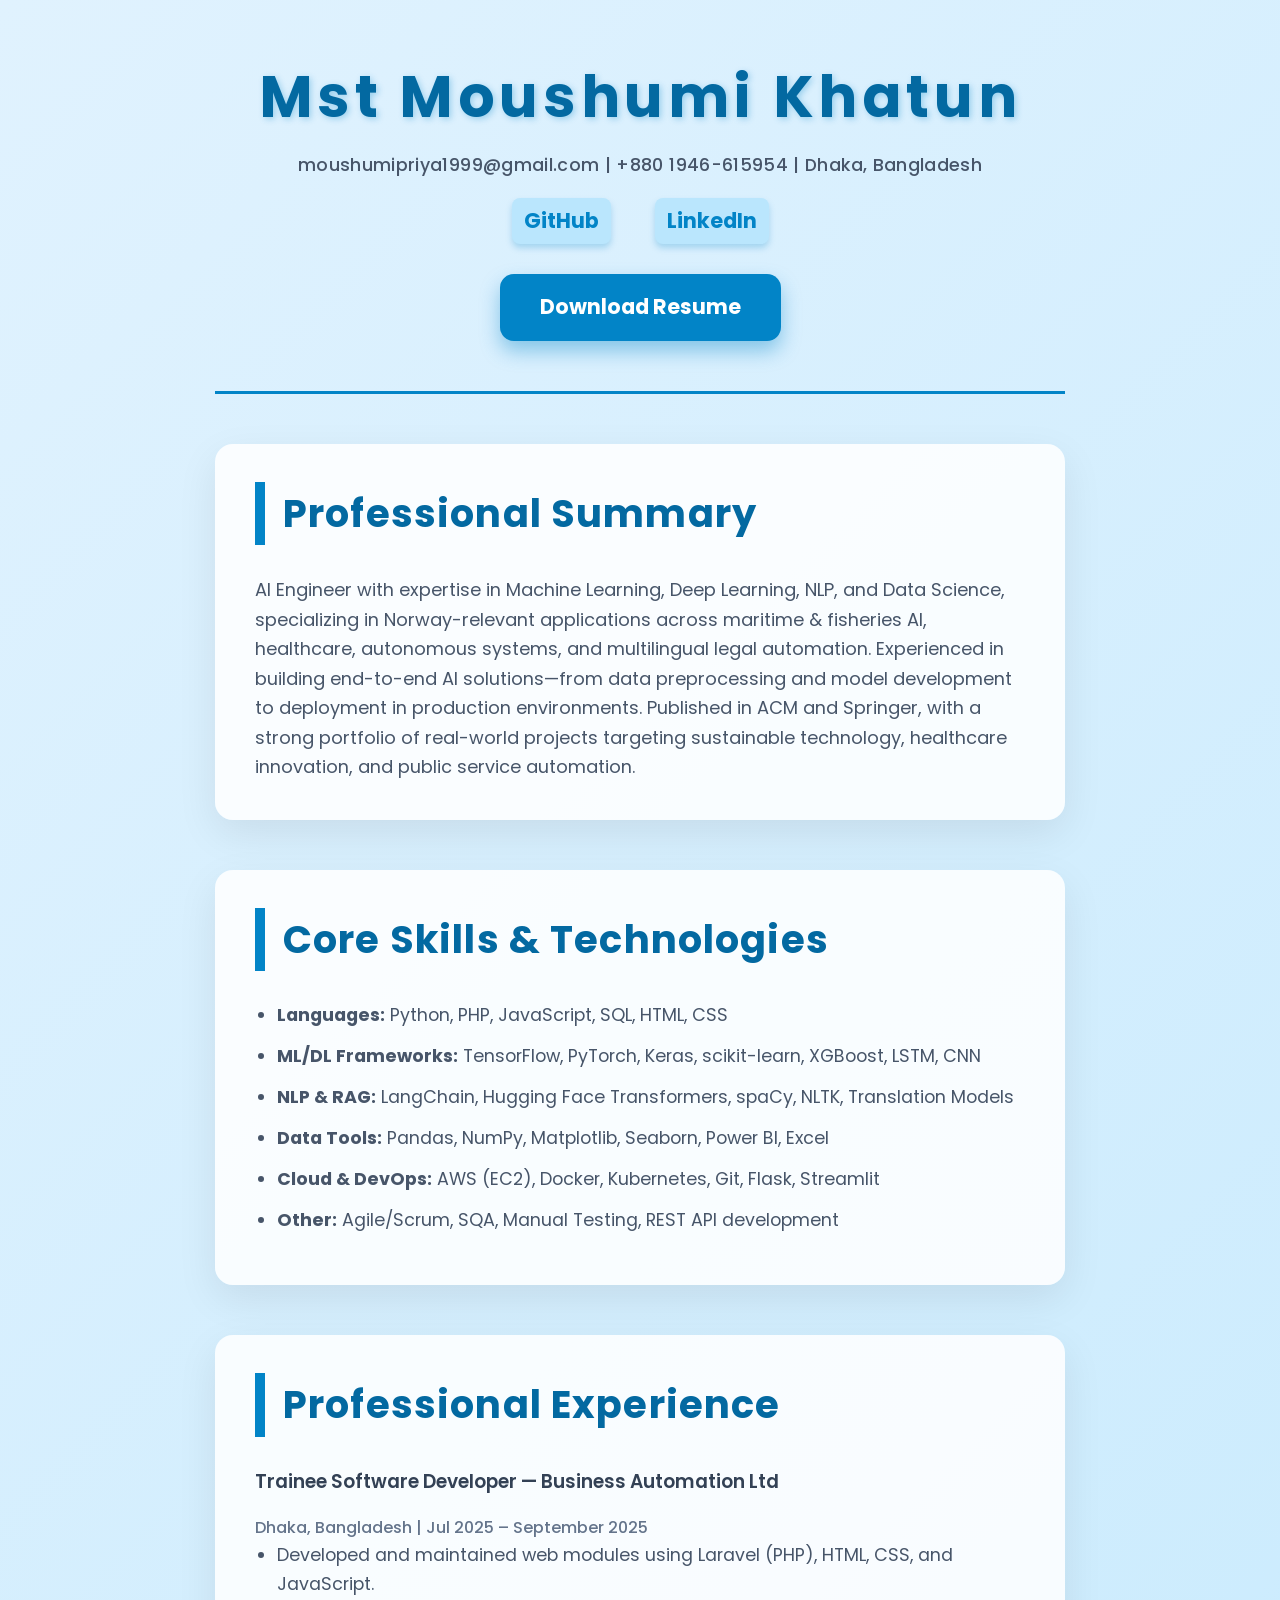
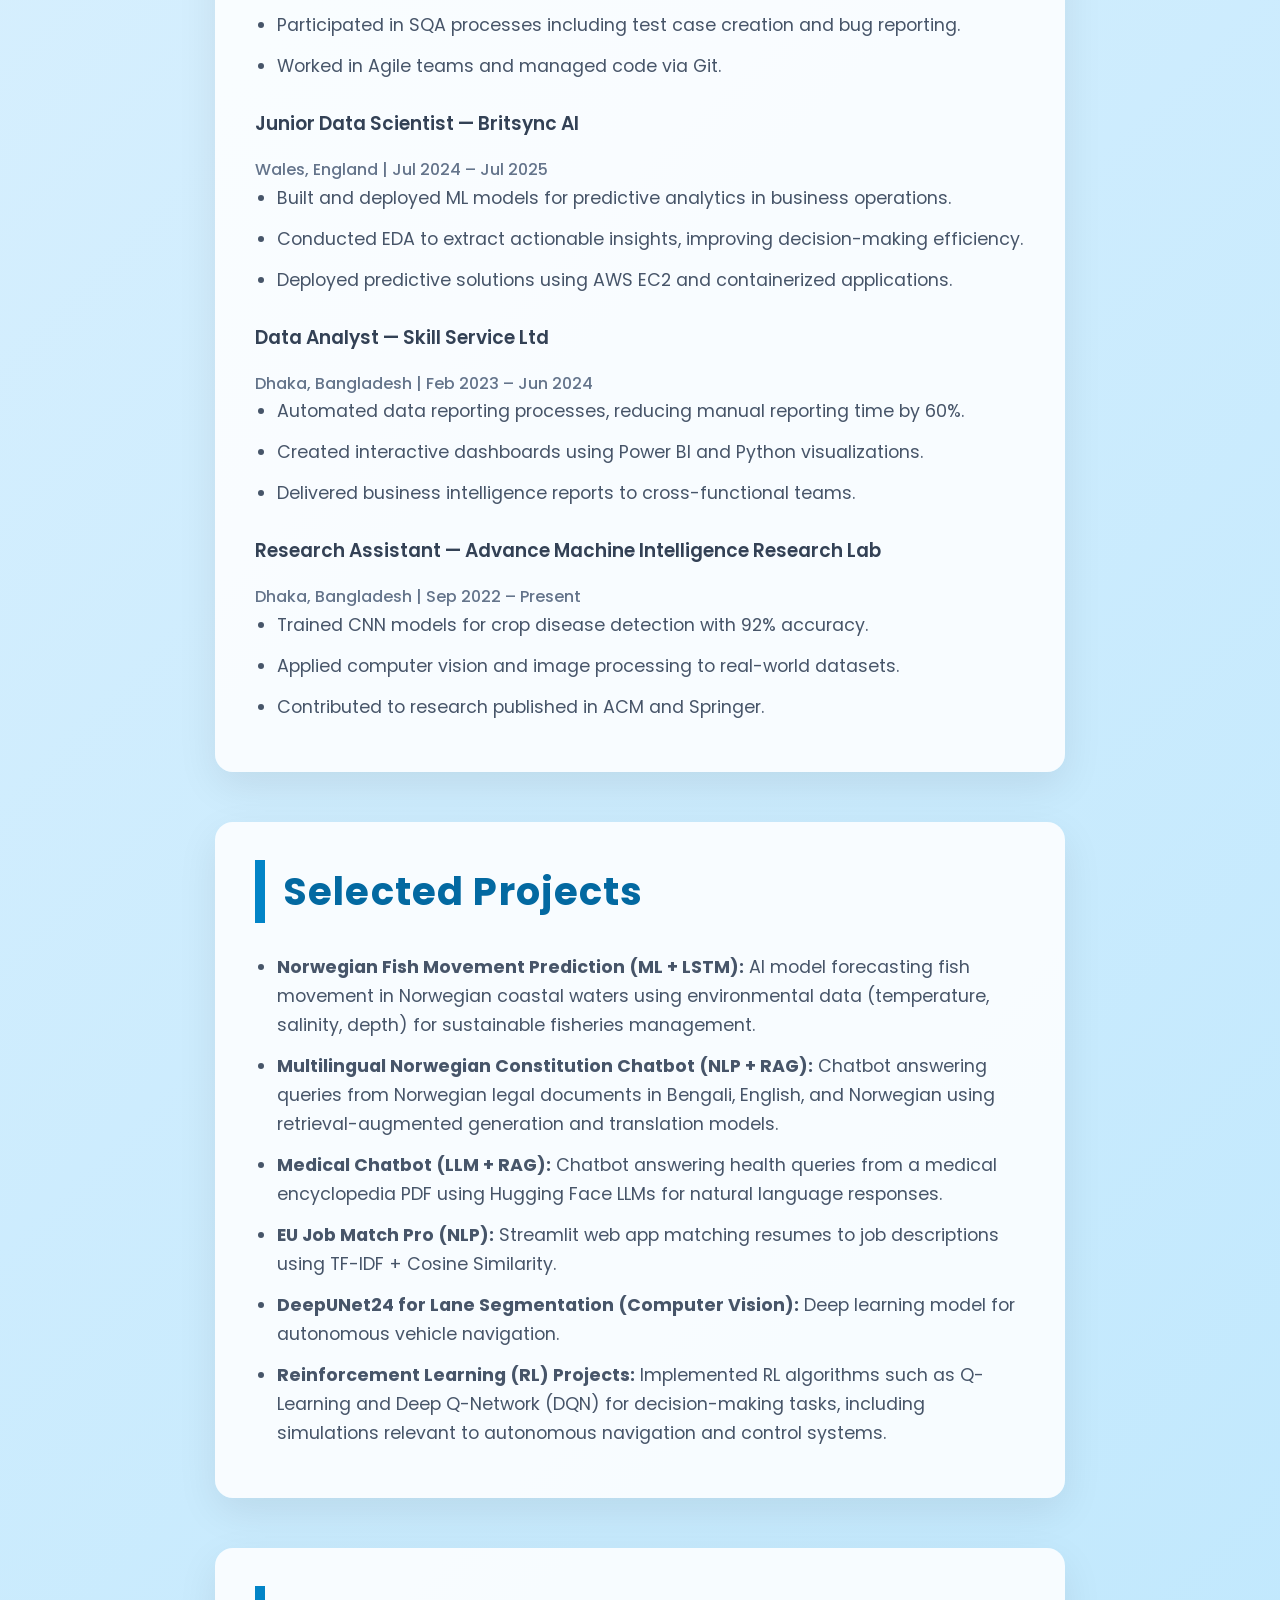
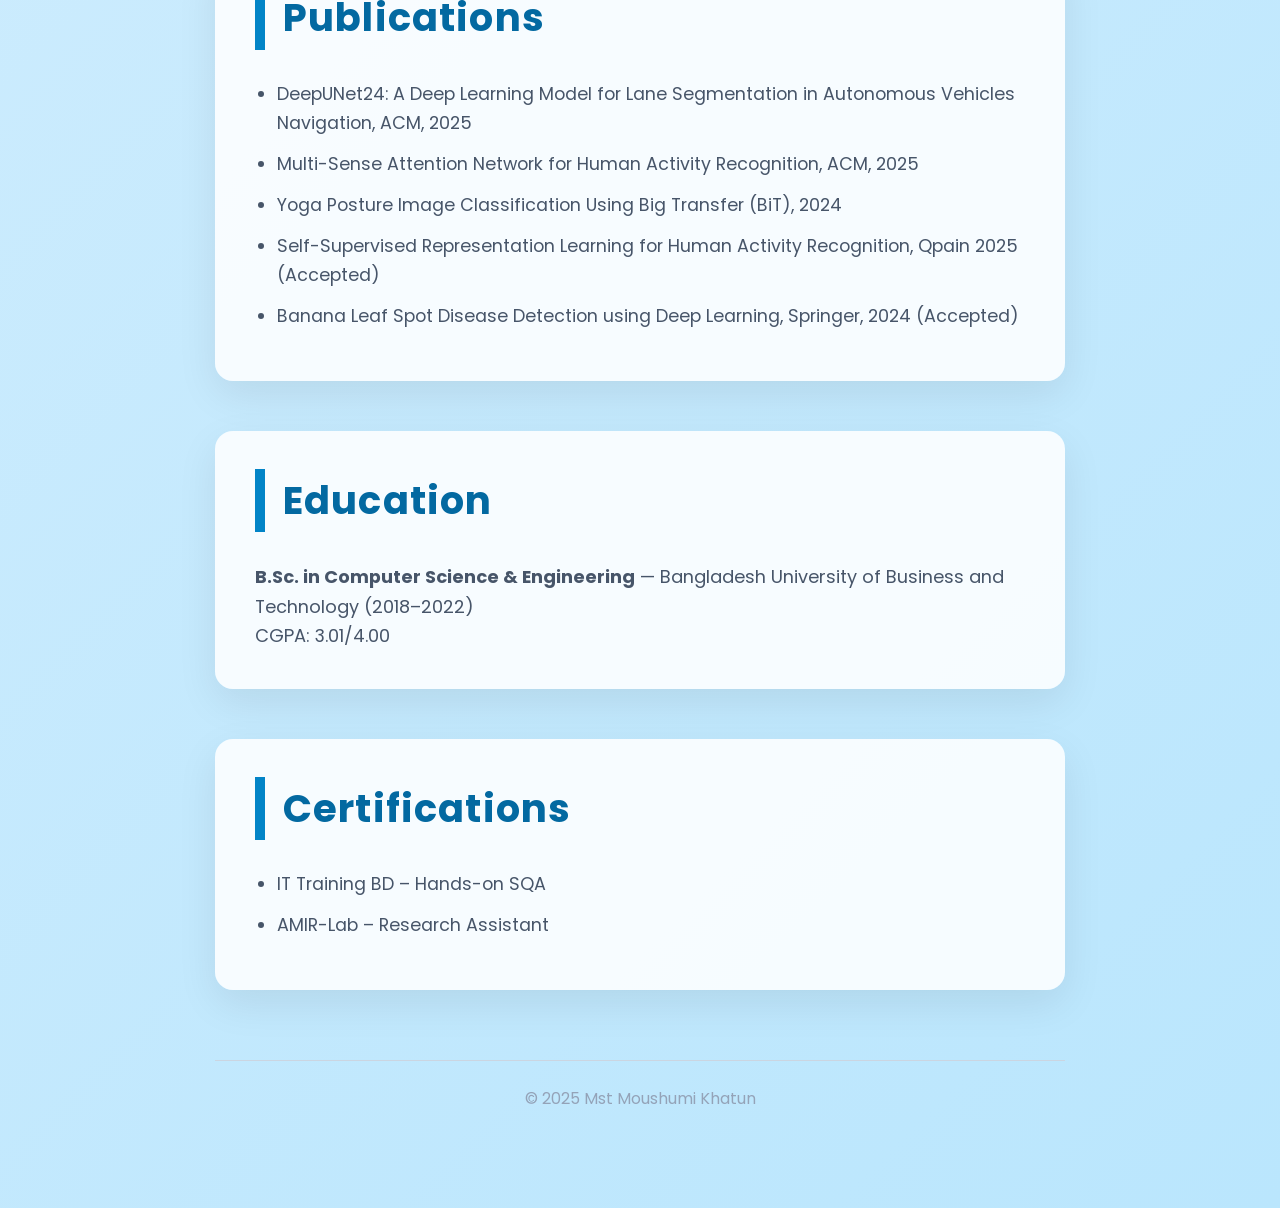
==== index.html @ 218e7ef6 "Update index.html" ====
<!DOCTYPE html>
<html lang="en">
<head>
  <meta charset="UTF-8" />
  <meta name="viewport" content="width=device-width, initial-scale=1" />
  <title>Mst Moushumi Khatun | Portfolio</title>

  <!-- Google Fonts -->
  <link href="https://fonts.googleapis.com/css2?family=Poppins:wght@400;600;700&display=swap" rel="stylesheet" />

  <style>
    /* Base Reset */
    * {
      margin: 0;
      padding: 0;
      box-sizing: border-box;
    }

    body {
      font-family: 'Poppins', sans-serif;
      background: linear-gradient(135deg, #e0f2fe, #bae6fd);
      color: #1e293b;
      max-width: 900px;
      margin: 50px auto 70px;
      padding: 0 25px;
      line-height: 1.65;
    }

    a {
      color: #0284c7;
      text-decoration: none;
      transition: color 0.3s ease;
    }
    a:hover {
      color: #0369a1;
      text-decoration: underline;
    }

    header {
      text-align: center;
      padding-bottom: 50px;
      border-bottom: 3px solid #0284c7;
    }
    header h1 {
      font-weight: 700;
      font-size: 3.6rem;
      color: #0369a1;
      letter-spacing: 0.08em;
      margin-bottom: 6px;
      text-shadow: 2px 2px 6px rgba(2,132,199,0.3);
    }
    header p.contact {
      font-weight: 500;
      color: #475569;
      font-size: 1.1rem;
      margin: 6px 0;
      letter-spacing: 0.02em;
    }
    .social-links {
      margin-top: 18px;
    }
    .social-links a {
      font-weight: 700;
      margin: 0 20px;
      font-size: 1.3rem;
      padding: 6px 12px;
      border-radius: 8px;
      background: #bae6fd;
      box-shadow: 0 4px 6px rgba(2,132,199,0.25);
      transition: background 0.3s ease, box-shadow 0.3s ease;
      display: inline-block;
    }
    .social-links a:hover {
      background: #0284c7;
      color: #f1f5f9;
      box-shadow: 0 8px 15px rgba(2,132,199,0.5);
    }
    .resume-btn {
      margin-top: 30px;
      background-color: #0284c7;
      color: white;
      padding: 16px 40px;
      font-weight: 700;
      font-size: 1.3rem;
      border-radius: 14px;
      box-shadow: 0 10px 20px rgba(2,132,199,0.4);
      display: inline-block;
      cursor: pointer;
      transition: background-color 0.4s ease, box-shadow 0.4s ease, transform 0.3s ease;
      text-decoration: none;
    }
    .resume-btn:hover {
      background-color: #0369a1;
      box-shadow: 0 14px 28px rgba(3,105,161,0.6);
      transform: translateY(-4px);
    }

    section {
      background: #ffffffdd;
      padding: 38px 40px;
      margin-top: 50px;
      border-radius: 18px;
      box-shadow: 0 14px 40px rgba(0, 0, 0, 0.08);
      transition: box-shadow 0.4s ease;
    }
    section:hover {
      box-shadow: 0 24px 60px rgba(0, 0, 0, 0.12);
    }
    h2 {
      font-size: 2.4rem;
      font-weight: 700;
      color: #0369a1;
      margin-bottom: 30px;
      border-left: 10px solid #0284c7;
      padding-left: 18px;
      letter-spacing: 0.03em;
    }
    h3 {
      font-weight: 600;
      color: #334155;
      margin-top: 28px;
      margin-bottom: 14px;
    }
    em {
      color: #64748b;
      font-style: normal;
      font-weight: 500;
      font-size: 1rem;
    }
    ul {
      list-style-type: disc;
      padding-left: 22px;
      color: #475569;
      font-size: 1.1rem;
    }
    li {
      margin-bottom: 12px;
    }
    p {
      font-size: 1.12rem;
      color: #475569;
    }

    footer {
      text-align: center;
      margin-top: 70px;
      padding: 25px 0;
      font-size: 1rem;
      color: #94a3b8;
      border-top: 1px solid #cbd5e1;
    }

    /* Responsive */
    @media (max-width: 620px) {
      body {
        margin: 40px 15px 60px;
        padding: 0 15px;
      }
      header h1 {
        font-size: 2.8rem;
      }
      section {
        padding: 28px 25px;
      }
      h2 {
        font-size: 2rem;
      }
      .resume-btn {
        padding: 14px 32px;
        font-size: 1.1rem;
      }
      .social-links a {
        font-size: 1.1rem;
        margin: 0 12px;
        padding: 5px 10px;
      }
    }
  </style>
</head>

<body>

<header>
  <h1>Mst Moushumi Khatun</h1>
  <p class="contact">moushumipriya1999@gmail.com | +880 1946-615954 | Dhaka, Bangladesh</p>
  <div class="social-links">
    <a href="https://github.com/moushumipriya" target="_blank" rel="noopener noreferrer" aria-label="GitHub">GitHub</a>
    <a href="https://linkedin.com/in/mst-moushumi-k" target="_blank" rel="noopener noreferrer" aria-label="LinkedIn">LinkedIn</a>
  </div>
  <a href="Mst.Moushumi Khatun.pdf" class="resume-btn" download>Download Resume</a>
</header>

<section>
  <h2>Professional Summary</h2>
  <p>
    AI Engineer with expertise in Machine Learning, Deep Learning, NLP, and Data Science, specializing in Norway-relevant applications across maritime & fisheries AI, healthcare, autonomous systems, and multilingual legal automation. Experienced in building end-to-end AI solutions—from data preprocessing and model development to deployment in production environments. Published in ACM and Springer, with a strong portfolio of real-world projects targeting sustainable technology, healthcare innovation, and public service automation.
  </p>
</section>

<section>
  <h2>Core Skills & Technologies</h2>
  <ul>
    <li><strong>Languages:</strong> Python, PHP, JavaScript, SQL, HTML, CSS</li>
    <li><strong>ML/DL Frameworks:</strong> TensorFlow, PyTorch, Keras, scikit-learn, XGBoost, LSTM, CNN</li>
    <li><strong>NLP & RAG:</strong> LangChain, Hugging Face Transformers, spaCy, NLTK, Translation Models</li>
    <li><strong>Data Tools:</strong> Pandas, NumPy, Matplotlib, Seaborn, Power BI, Excel</li>
    <li><strong>Cloud & DevOps:</strong> AWS (EC2), Docker, Kubernetes, Git, Flask, Streamlit</li>
    <li><strong>Other:</strong> Agile/Scrum, SQA, Manual Testing, REST API development</li>
  </ul>
</section>

<section>
  <h2>Professional Experience</h2>

  <h3>Trainee Software Developer — Business Automation Ltd</h3>
  <p><em>Dhaka, Bangladesh | Jul 2025 – September 2025</em></p>
  <ul>
    <li>Developed and maintained web modules using Laravel (PHP), HTML, CSS, and JavaScript.</li>
    <li>Participated in SQA processes including test case creation and bug reporting.</li>
    <li>Worked in Agile teams and managed code via Git.</li>
  </ul>

  <h3>Junior Data Scientist — Britsync AI</h3>
  <p><em>Wales, England | Jul 2024 – Jul 2025</em></p>
  <ul>
    <li>Built and deployed ML models for predictive analytics in business operations.</li>
    <li>Conducted EDA to extract actionable insights, improving decision-making efficiency.</li>
    <li>Deployed predictive solutions using AWS EC2 and containerized applications.</li>
  </ul>

  <h3>Data Analyst — Skill Service Ltd</h3>
  <p><em>Dhaka, Bangladesh | Feb 2023 – Jun 2024</em></p>
  <ul>
    <li>Automated data reporting processes, reducing manual reporting time by 60%.</li>
    <li>Created interactive dashboards using Power BI and Python visualizations.</li>
    <li>Delivered business intelligence reports to cross-functional teams.</li>
  </ul>

  <h3>Research Assistant — Advance Machine Intelligence Research Lab</h3>
  <p><em>Dhaka, Bangladesh | Sep 2022 – Present</em></p>
  <ul>
    <li>Trained CNN models for crop disease detection with 92% accuracy.</li>
    <li>Applied computer vision and image processing to real-world datasets.</li>
    <li>Contributed to research published in ACM and Springer.</li>
  </ul>
</section>

<section>
  <h2>Selected Projects</h2>
  <ul>
    <li><strong>Norwegian Fish Movement Prediction (ML + LSTM):</strong> AI model forecasting fish movement in Norwegian coastal waters using environmental data (temperature, salinity, depth) for sustainable fisheries management.</li>
    <li><strong>Multilingual Norwegian Constitution Chatbot (NLP + RAG):</strong> Chatbot answering queries from Norwegian legal documents in Bengali, English, and Norwegian using retrieval-augmented generation and translation models.</li>
    <li><strong>Medical Chatbot (LLM + RAG):</strong> Chatbot answering health queries from a medical encyclopedia PDF using Hugging Face LLMs for natural language responses.</li>
    <li><strong>EU Job Match Pro (NLP):</strong> Streamlit web app matching resumes to job descriptions using TF-IDF + Cosine Similarity.</li>
    <li><strong>DeepUNet24 for Lane Segmentation (Computer Vision):</strong> Deep learning model for autonomous vehicle navigation.</li>
    <li><strong>Reinforcement Learning (RL) Projects:</strong> Implemented RL algorithms such as Q-Learning and Deep Q-Network (DQN) for decision-making tasks, including simulations relevant to autonomous navigation and control systems.</li>
  </ul>
</section>

<section>
  <h2>Publications</h2>
  <ul>
    <li>DeepUNet24: A Deep Learning Model for Lane Segmentation in Autonomous Vehicles Navigation, ACM, 2025</li>
    <li>Multi-Sense Attention Network for Human Activity Recognition, ACM, 2025</li>
    <li>Yoga Posture Image Classification Using Big Transfer (BiT), 2024</li>
    <li>Self-Supervised Representation Learning for Human Activity Recognition, Qpain 2025 (Accepted)</li>
    <li>Banana Leaf Spot Disease Detection using Deep Learning, Springer, 2024 (Accepted)</li>
  </ul>
</section>

<section>
  <h2>Education</h2>
  <p><strong>B.Sc. in Computer Science & Engineering</strong> — Bangladesh University of Business and Technology (2018–2022) <br />
    CGPA: 3.01/4.00
  </p>
</section>

<section>
  <h2>Certifications</h2>
  <ul>
    <li>IT Training BD – Hands-on SQA</li>
    <li>AMIR-Lab – Research Assistant</li>
  </ul>
</section>

<footer>
  © 2025 Mst Moushumi Khatun
</footer>

</body>
</html>
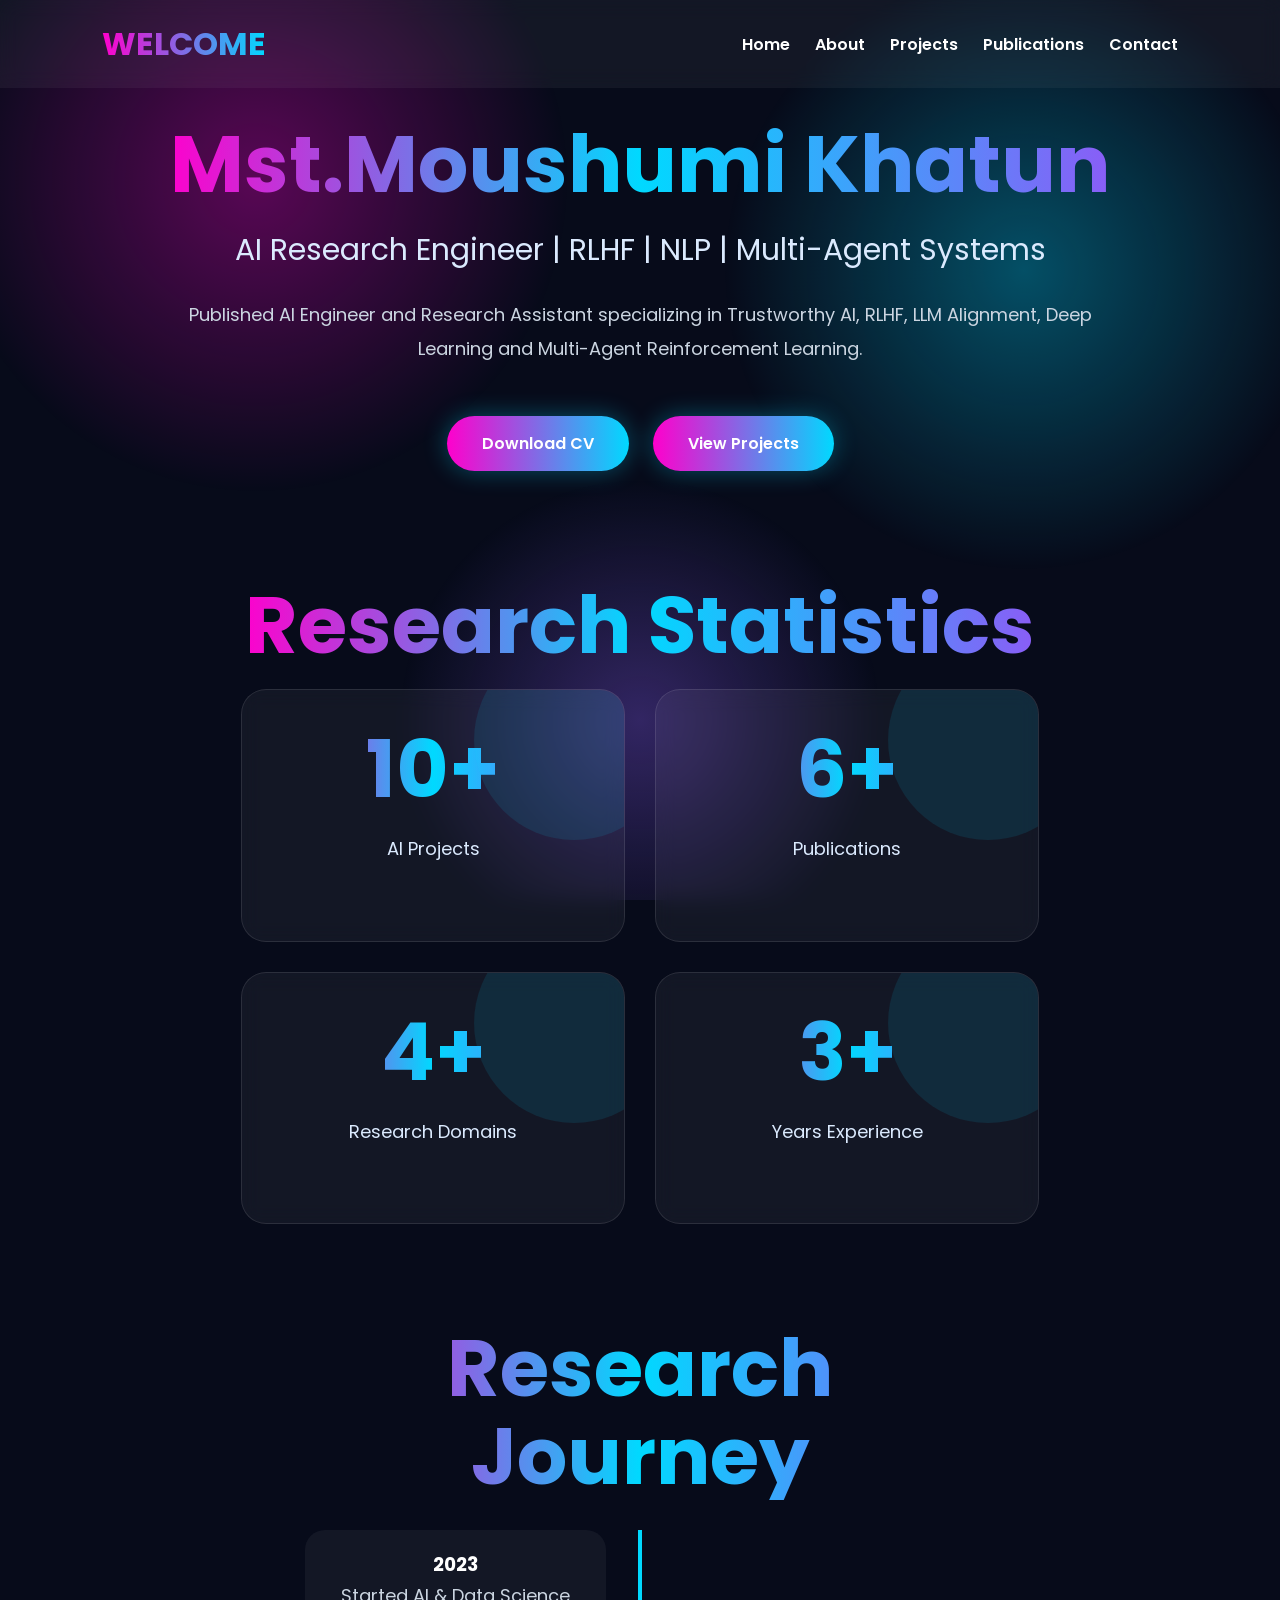
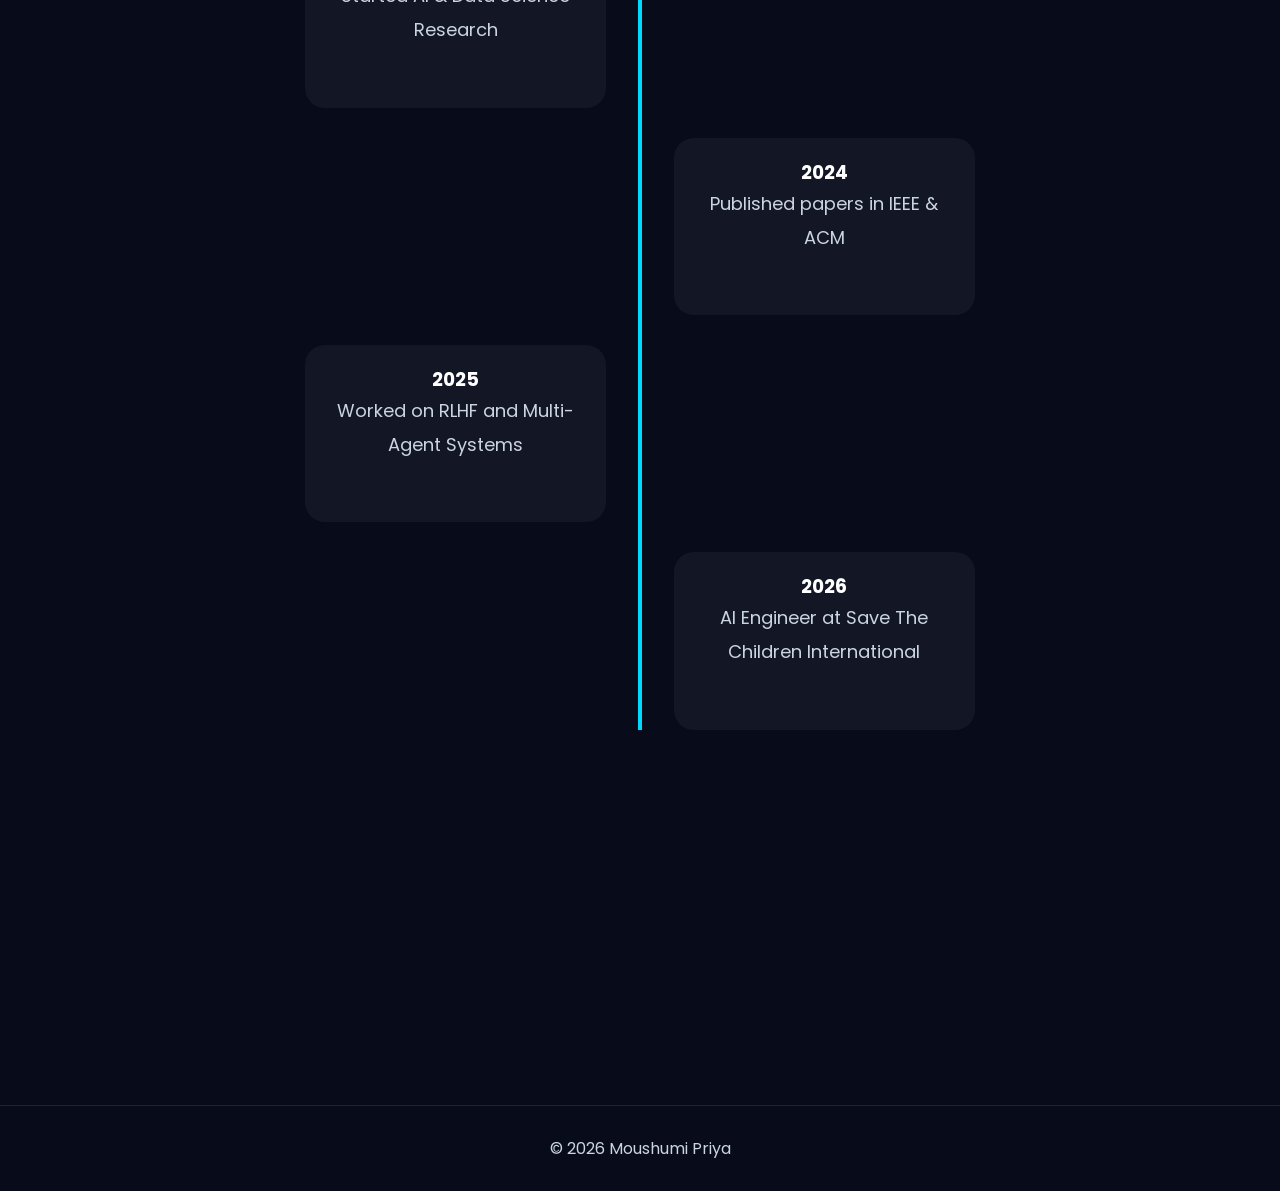
==== commit 8e0abc22: "Add files via upload" ====
--- a/index.html
+++ b/index.html
@@ -1,293 +1,149 @@
 <!DOCTYPE html>
 <html lang="en">
+
 <head>
-  <meta charset="UTF-8" />
-  <meta name="viewport" content="width=device-width, initial-scale=1" />
-  <title>Mst Moushumi Khatun | Portfolio</title>
 
-  <!-- Google Fonts -->
-  <link href="https://fonts.googleapis.com/css2?family=Poppins:wght@400;600;700&display=swap" rel="stylesheet" />
+<meta charset="UTF-8">
+<meta name="viewport" content="width=device-width, initial-scale=1.0">
 
-  <style>
-    /* Base Reset */
-    * {
-      margin: 0;
-      padding: 0;
-      box-sizing: border-box;
-    }
+<title> Mst.Moushumi Khatun | AI Researcher</title>
 
-    body {
-      font-family: 'Poppins', sans-serif;
-      background: linear-gradient(135deg, #e0f2fe, #bae6fd);
-      color: #1e293b;
-      max-width: 900px;
-      margin: 50px auto 70px;
-      padding: 0 25px;
-      line-height: 1.65;
-    }
-
-    a {
-      color: #0284c7;
-      text-decoration: none;
-      transition: color 0.3s ease;
-    }
-    a:hover {
-      color: #0369a1;
-      text-decoration: underline;
-    }
-
-    header {
-      text-align: center;
-      padding-bottom: 50px;
-      border-bottom: 3px solid #0284c7;
-    }
-    header h1 {
-      font-weight: 700;
-      font-size: 3.6rem;
-      color: #0369a1;
-      letter-spacing: 0.08em;
-      margin-bottom: 6px;
-      text-shadow: 2px 2px 6px rgba(2,132,199,0.3);
-    }
-    header p.contact {
-      font-weight: 500;
-      color: #475569;
-      font-size: 1.1rem;
-      margin: 6px 0;
-      letter-spacing: 0.02em;
-    }
-    .social-links {
-      margin-top: 18px;
-    }
-    .social-links a {
-      font-weight: 700;
-      margin: 0 20px;
-      font-size: 1.3rem;
-      padding: 6px 12px;
-      border-radius: 8px;
-      background: #bae6fd;
-      box-shadow: 0 4px 6px rgba(2,132,199,0.25);
-      transition: background 0.3s ease, box-shadow 0.3s ease;
-      display: inline-block;
-    }
-    .social-links a:hover {
-      background: #0284c7;
-      color: #f1f5f9;
-      box-shadow: 0 8px 15px rgba(2,132,199,0.5);
-    }
-    .resume-btn {
-      margin-top: 30px;
-      background-color: #0284c7;
-      color: white;
-      padding: 16px 40px;
-      font-weight: 700;
-      font-size: 1.3rem;
-      border-radius: 14px;
-      box-shadow: 0 10px 20px rgba(2,132,199,0.4);
-      display: inline-block;
-      cursor: pointer;
-      transition: background-color 0.4s ease, box-shadow 0.4s ease, transform 0.3s ease;
-      text-decoration: none;
-    }
-    .resume-btn:hover {
-      background-color: #0369a1;
-      box-shadow: 0 14px 28px rgba(3,105,161,0.6);
-      transform: translateY(-4px);
-    }
-
-    section {
-      background: #ffffffdd;
-      padding: 38px 40px;
-      margin-top: 50px;
-      border-radius: 18px;
-      box-shadow: 0 14px 40px rgba(0, 0, 0, 0.08);
-      transition: box-shadow 0.4s ease;
-    }
-    section:hover {
-      box-shadow: 0 24px 60px rgba(0, 0, 0, 0.12);
-    }
-    h2 {
-      font-size: 2.4rem;
-      font-weight: 700;
-      color: #0369a1;
-      margin-bottom: 30px;
-      border-left: 10px solid #0284c7;
-      padding-left: 18px;
-      letter-spacing: 0.03em;
-    }
-    h3 {
-      font-weight: 600;
-      color: #334155;
-      margin-top: 28px;
-      margin-bottom: 14px;
-    }
-    em {
-      color: #64748b;
-      font-style: normal;
-      font-weight: 500;
-      font-size: 1rem;
-    }
-    ul {
-      list-style-type: disc;
-      padding-left: 22px;
-      color: #475569;
-      font-size: 1.1rem;
-    }
-    li {
-      margin-bottom: 12px;
-    }
-    p {
-      font-size: 1.12rem;
-      color: #475569;
-    }
-
-    footer {
-      text-align: center;
-      margin-top: 70px;
-      padding: 25px 0;
-      font-size: 1rem;
-      color: #94a3b8;
-      border-top: 1px solid #cbd5e1;
-    }
-
-    /* Responsive */
-    @media (max-width: 620px) {
-      body {
-        margin: 40px 15px 60px;
-        padding: 0 15px;
-      }
-      header h1 {
-        font-size: 2.8rem;
-      }
-      section {
-        padding: 28px 25px;
-      }
-      h2 {
-        font-size: 2rem;
-      }
-      .resume-btn {
-        padding: 14px 32px;
-        font-size: 1.1rem;
-      }
-      .social-links a {
-        font-size: 1.1rem;
-        margin: 0 12px;
-        padding: 5px 10px;
-      }
-    }
-  </style>
+<link rel="stylesheet" href="style.css">
 </head>
 
 <body>
 
-<header>
-  <h1>Mst Moushumi Khatun</h1>
-  <p class="contact">moushumipriya1999@gmail.com | +880 1946-615954 | Dhaka, Bangladesh</p>
-  <div class="social-links">
-    <a href="https://github.com/moushumipriya" target="_blank" rel="noopener noreferrer" aria-label="GitHub">GitHub</a>
-    <a href="https://linkedin.com/in/mst-moushumi-k" target="_blank" rel="noopener noreferrer" aria-label="LinkedIn">LinkedIn</a>
-  </div>
-  <a href="Mst.Moushumi Khatun.pdf" class="resume-btn" download>Download Resume</a>
-</header>
+<nav>
 
+<div class="logo">
+WELCOME
+</div>
+
+<ul>
+
+<li><a href="index.html">Home</a></li>
+<li><a href="about.html">About</a></li>
+<li><a href="projects.html">Projects</a></li>
+<li><a href="publications.html">Publications</a></li>
+<li><a href="C:\Users\moushumi.khatun\Downloads\portfolio\css\contact.html">Contact</a>
+</ul>
+
+</nav>
+
+<section class="hero">
+
+<div class="hero-content">
+
+<h1> Mst.Moushumi Khatun</h1>
+
+<h2>
+AI Research Engineer | RLHF | NLP | Multi-Agent Systems
+</h2>
+
+<p>
+
+Published AI Engineer and Research Assistant specializing in
+Trustworthy AI, RLHF, LLM Alignment,
+Deep Learning and Multi-Agent Reinforcement Learning.
+
+</p>
+
+<a href="C:\Users\moushumi.khatun\Downloads\Mst.Moushumi Khatun-updated.pdf" class="btn">
+Download CV
+</a>
+
+<a href="projects.html" class="btn">
+View Projects
+</a>
 <section>
-  <h2>Professional Summary</h2>
-  <p>
-    AI Engineer with expertise in Machine Learning, Deep Learning, NLP, and Data Science, specializing in Norway-relevant applications across maritime & fisheries AI, healthcare, autonomous systems, and multilingual legal automation. Experienced in building end-to-end AI solutions—from data preprocessing and model development to deployment in production environments. Published in ACM and Springer, with a strong portfolio of real-world projects targeting sustainable technology, healthcare innovation, and public service automation.
-  </p>
+
+<h1 class="section-title">
+Research Statistics
+</h1>
+
+<div class="grid">
+
+<div class="card">
+<h1>10+</h1>
+<p>AI Projects</p>
+</div>
+
+<div class="card">
+<h1>6+</h1>
+<p>Publications</p>
+</div>
+
+<div class="card">
+<h1>4+</h1>
+<p>Research Domains</p>
+</div>
+
+<div class="card">
+<h1>3+</h1>
+<p>Years Experience</p>
+</div>
+
+</div>
+<section>
+
+<h1 class="section-title">
+Research Journey
+</h1>
+
+<div class="timeline">
+
+<div class="timeline-item">
+<h3>2023</h3>
+<p>
+Started AI & Data Science Research
+</p>
+</div>
+
+<div class="timeline-item">
+<h3>2024</h3>
+<p>
+Published papers in IEEE & ACM
+</p>
+</div>
+
+<div class="timeline-item">
+<h3>2025</h3>
+<p>
+Worked on RLHF and Multi-Agent Systems
+</p>
+</div>
+
+<div class="timeline-item">
+<h3>2026</h3>
+<p>
+AI Engineer at Save The Children International
+</p>
+</div>
+
+</div>
+
+</section>
+<h2>
+
+<span class="typing"></span>
+
+</h2>
+<h2>
+
+<span class="typing"></span>
+
+</h2>
+
 </section>
 
-<section>
-  <h2>Core Skills & Technologies</h2>
-  <ul>
-    <li><strong>Languages:</strong> Python, PHP, JavaScript, SQL, HTML, CSS</li>
-    <li><strong>ML/DL Frameworks:</strong> TensorFlow, PyTorch, Keras, scikit-learn, XGBoost, LSTM, CNN</li>
-    <li><strong>NLP & RAG:</strong> LangChain, Hugging Face Transformers, spaCy, NLTK, Translation Models</li>
-    <li><strong>Data Tools:</strong> Pandas, NumPy, Matplotlib, Seaborn, Power BI, Excel</li>
-    <li><strong>Cloud & DevOps:</strong> AWS (EC2), Docker, Kubernetes, Git, Flask, Streamlit</li>
-    <li><strong>Other:</strong> Agile/Scrum, SQA, Manual Testing, REST API development</li>
-  </ul>
-</section>
+</div>
 
-<section>
-  <h2>Professional Experience</h2>
-
-  <h3>Trainee Software Developer — Business Automation Ltd</h3>
-  <p><em>Dhaka, Bangladesh | Jul 2025 – September 2025</em></p>
-  <ul>
-    <li>Developed and maintained web modules using Laravel (PHP), HTML, CSS, and JavaScript.</li>
-    <li>Participated in SQA processes including test case creation and bug reporting.</li>
-    <li>Worked in Agile teams and managed code via Git.</li>
-  </ul>
-
-  <h3>Junior Data Scientist — Britsync AI</h3>
-  <p><em>Wales, England | Jul 2024 – Jul 2025</em></p>
-  <ul>
-    <li>Built and deployed ML models for predictive analytics in business operations.</li>
-    <li>Conducted EDA to extract actionable insights, improving decision-making efficiency.</li>
-    <li>Deployed predictive solutions using AWS EC2 and containerized applications.</li>
-  </ul>
-
-  <h3>Data Analyst — Skill Service Ltd</h3>
-  <p><em>Dhaka, Bangladesh | Feb 2023 – Jun 2024</em></p>
-  <ul>
-    <li>Automated data reporting processes, reducing manual reporting time by 60%.</li>
-    <li>Created interactive dashboards using Power BI and Python visualizations.</li>
-    <li>Delivered business intelligence reports to cross-functional teams.</li>
-  </ul>
-
-  <h3>Research Assistant — Advance Machine Intelligence Research Lab</h3>
-  <p><em>Dhaka, Bangladesh | Sep 2022 – Present</em></p>
-  <ul>
-    <li>Trained CNN models for crop disease detection with 92% accuracy.</li>
-    <li>Applied computer vision and image processing to real-world datasets.</li>
-    <li>Contributed to research published in ACM and Springer.</li>
-  </ul>
-</section>
-
-<section>
-  <h2>Selected Projects</h2>
-  <ul>
-    <li><strong>Norwegian Fish Movement Prediction (ML + LSTM):</strong> AI model forecasting fish movement in Norwegian coastal waters using environmental data (temperature, salinity, depth) for sustainable fisheries management.</li>
-    <li><strong>Multilingual Norwegian Constitution Chatbot (NLP + RAG):</strong> Chatbot answering queries from Norwegian legal documents in Bengali, English, and Norwegian using retrieval-augmented generation and translation models.</li>
-    <li><strong>Medical Chatbot (LLM + RAG):</strong> Chatbot answering health queries from a medical encyclopedia PDF using Hugging Face LLMs for natural language responses.</li>
-    <li><strong>EU Job Match Pro (NLP):</strong> Streamlit web app matching resumes to job descriptions using TF-IDF + Cosine Similarity.</li>
-    <li><strong>DeepUNet24 for Lane Segmentation (Computer Vision):</strong> Deep learning model for autonomous vehicle navigation.</li>
-    <li><strong>Reinforcement Learning (RL) Projects:</strong> Implemented RL algorithms such as Q-Learning and Deep Q-Network (DQN) for decision-making tasks, including simulations relevant to autonomous navigation and control systems.</li>
-  </ul>
-</section>
-
-<section>
-  <h2>Publications</h2>
-  <ul>
-    <li>DeepUNet24: A Deep Learning Model for Lane Segmentation in Autonomous Vehicles Navigation, ACM, 2025</li>
-    <li>Multi-Sense Attention Network for Human Activity Recognition, ACM, 2025</li>
-    <li>Yoga Posture Image Classification Using Big Transfer (BiT), 2024</li>
-    <li>Self-Supervised Representation Learning for Human Activity Recognition, Qpain 2025 (Accepted)</li>
-    <li>Banana Leaf Spot Disease Detection using Deep Learning, Springer, 2024 (Accepted)</li>
-  </ul>
-</section>
-
-<section>
-  <h2>Education</h2>
-  <p><strong>B.Sc. in Computer Science & Engineering</strong> — Bangladesh University of Business and Technology (2018–2022) <br />
-    CGPA: 3.01/4.00
-  </p>
-</section>
-
-<section>
-  <h2>Certifications</h2>
-  <ul>
-    <li>IT Training BD – Hands-on SQA</li>
-    <li>AMIR-Lab – Research Assistant</li>
-  </ul>
 </section>
 
 <footer>
-  © 2025 Mst Moushumi Khatun
+© 2026 Moushumi Priya
 </footer>
 
 </body>
-</html>
 
-
+</html>
--- a/style.css
+++ b/style.css
@@ -0,0 +1,309 @@
+@import url('https://fonts.googleapis.com/css2?family=Poppins:wght@300;400;500;600;700&display=swap');
+
+*{
+margin:0;
+padding:0;
+box-sizing:border-box;
+scroll-behavior:smooth;
+}
+
+body{
+font-family:'Poppins',sans-serif;
+background:#070b1a;
+color:white;
+overflow-x:hidden;
+}
+
+/* BACKGROUND */
+
+body::before{
+content:'';
+position:fixed;
+width:100%;
+height:100%;
+background:
+radial-gradient(circle at 20% 20%, #ff00cc55 0%, transparent 25%),
+radial-gradient(circle at 80% 30%, #00d9ff55 0%, transparent 25%),
+radial-gradient(circle at 50% 80%, #8b5cf655 0%, transparent 25%);
+z-index:-1;
+animation:bgmove 10s infinite alternate;
+}
+
+@keyframes bgmove{
+0%{
+transform:scale(1);
+}
+100%{
+transform:scale(1.2);
+}
+}
+
+/* NAVBAR */
+
+nav{
+position:fixed;
+top:0;
+width:100%;
+padding:20px 8%;
+display:flex;
+justify-content:space-between;
+align-items:center;
+background:rgba(255,255,255,0.05);
+backdrop-filter:blur(10px);
+z-index:1000;
+}
+
+.logo{
+font-size:32px;
+font-weight:700;
+background:linear-gradient(to right,#ff00cc,#00d9ff);
+-webkit-background-clip:text;
+-webkit-text-fill-color:transparent;
+}
+
+nav ul{
+display:flex;
+list-style:none;
+gap:25px;
+}
+
+nav ul li a{
+text-decoration:none;
+color:white;
+transition:0.3s;
+}
+
+nav ul li a:hover{
+color:#00d9ff;
+}
+
+/* HERO */
+
+.hero{
+min-height:100vh;
+display:flex;
+justify-content:center;
+align-items:center;
+text-align:center;
+padding:120px 8%;
+}
+
+.hero-content{
+max-width:950px;
+}
+
+.hero h1{
+font-size:80px;
+line-height:1.1;
+margin-bottom:20px;
+background:linear-gradient(to right,#ff00cc,#00d9ff,#8b5cf6);
+-webkit-background-clip:text;
+-webkit-text-fill-color:transparent;
+}
+
+.hero h2{
+font-size:30px;
+font-weight:400;
+margin-bottom:25px;
+color:#dbeafe;
+}
+
+.hero p{
+font-size:18px;
+line-height:1.9;
+color:#cbd5e1;
+margin-bottom:40px;
+}
+
+.btn{
+display:inline-block;
+padding:15px 35px;
+border-radius:50px;
+text-decoration:none;
+font-weight:600;
+background:linear-gradient(to right,#ff00cc,#00d9ff);
+color:white;
+margin:10px;
+transition:0.4s;
+box-shadow:0 0 25px #00d9ff55;
+}
+
+.btn:hover{
+transform:translateY(-5px);
+}
+
+section{
+padding:100px 8%;
+}
+
+.section-title{
+font-size:50px;
+text-align:center;
+margin-bottom:70px;
+background:linear-gradient(to right,#ff00cc,#00d9ff);
+-webkit-background-clip:text;
+-webkit-text-fill-color:transparent;
+}
+
+.grid{
+display:grid;
+grid-template-columns:repeat(auto-fit,minmax(280px,1fr));
+gap:30px;
+}
+
+.card{
+background:rgba(255,255,255,0.05);
+padding:35px;
+border-radius:25px;
+backdrop-filter:blur(10px);
+transition:0.4s;
+border:1px solid rgba(255,255,255,0.1);
+}
+
+.card:hover{
+transform:translateY(-10px);
+box-shadow:0 0 30px #00d9ff55;
+}
+
+.card h3{
+margin-bottom:20px;
+color:#00d9ff;
+}
+
+.card p{
+color:#dbeafe;
+line-height:1.8;
+}
+
+footer{
+padding:30px;
+text-align:center;
+color:#cbd5e1;
+border-top:1px solid rgba(255,255,255,0.1);
+}
+
+/* MOBILE */
+
+@media(max-width:768px){
+
+.hero h1{
+font-size:45px;
+}
+
+.hero h2{
+font-size:20px;
+}
+
+nav{
+flex-direction:column;
+gap:15px;
+}
+
+nav ul{
+flex-wrap:wrap;
+justify-content:center;
+}
+
+}
+.pub-card {
+  background: #f9f9f9;
+  padding: 15px;
+  margin: 10px 0;
+  border-left: 4px solid #4f46e5;
+  border-radius: 8px;
+}
+
+.pub-card h3 {
+  margin: 0;
+  font-size: 18px;
+}
+
+.pub-card p {
+  margin: 5px 0 0;
+  color: #555;
+}
+a{
+color:#ff00cc;
+text-decoration:none;
+font-weight:600;
+}
+
+a:hover{
+color:#00d9ff;
+}
+.progress{
+width:100%;
+height:25px;
+background:rgba(255,255,255,0.1);
+border-radius:30px;
+overflow:hidden;
+margin-bottom:25px;
+}
+
+.progress-bar{
+height:100%;
+background:linear-gradient(to right,#ff00cc,#00d9ff);
+display:flex;
+align-items:center;
+justify-content:center;
+font-size:14px;
+font-weight:600;
+animation:load 2s ease;
+}
+
+@keyframes load{
+from{
+width:0;
+}
+}
+.timeline{
+position:relative;
+max-width:800px;
+margin:auto;
+}
+
+.timeline::before{
+content:'';
+position:absolute;
+left:50%;
+width:4px;
+height:100%;
+background:#00d9ff;
+transform:translateX(-50%);
+}
+
+.timeline-item{
+background:rgba(255,255,255,0.05);
+padding:20px;
+margin:30px 0;
+border-radius:20px;
+position:relative;
+width:45%;
+}
+
+.timeline-item:nth-child(odd){
+left:0;
+}
+
+.timeline-item:nth-child(even){
+left:55%;
+}
+.card{
+position:relative;
+overflow:hidden;
+}
+
+.card::before{
+content:'';
+position:absolute;
+width:200px;
+height:200px;
+background:rgba(0,217,255,0.1);
+border-radius:50%;
+top:-50px;
+right:-50px;
+}
+
+.card:hover{
+transform:translateY(-10px) scale(1.02);
+}
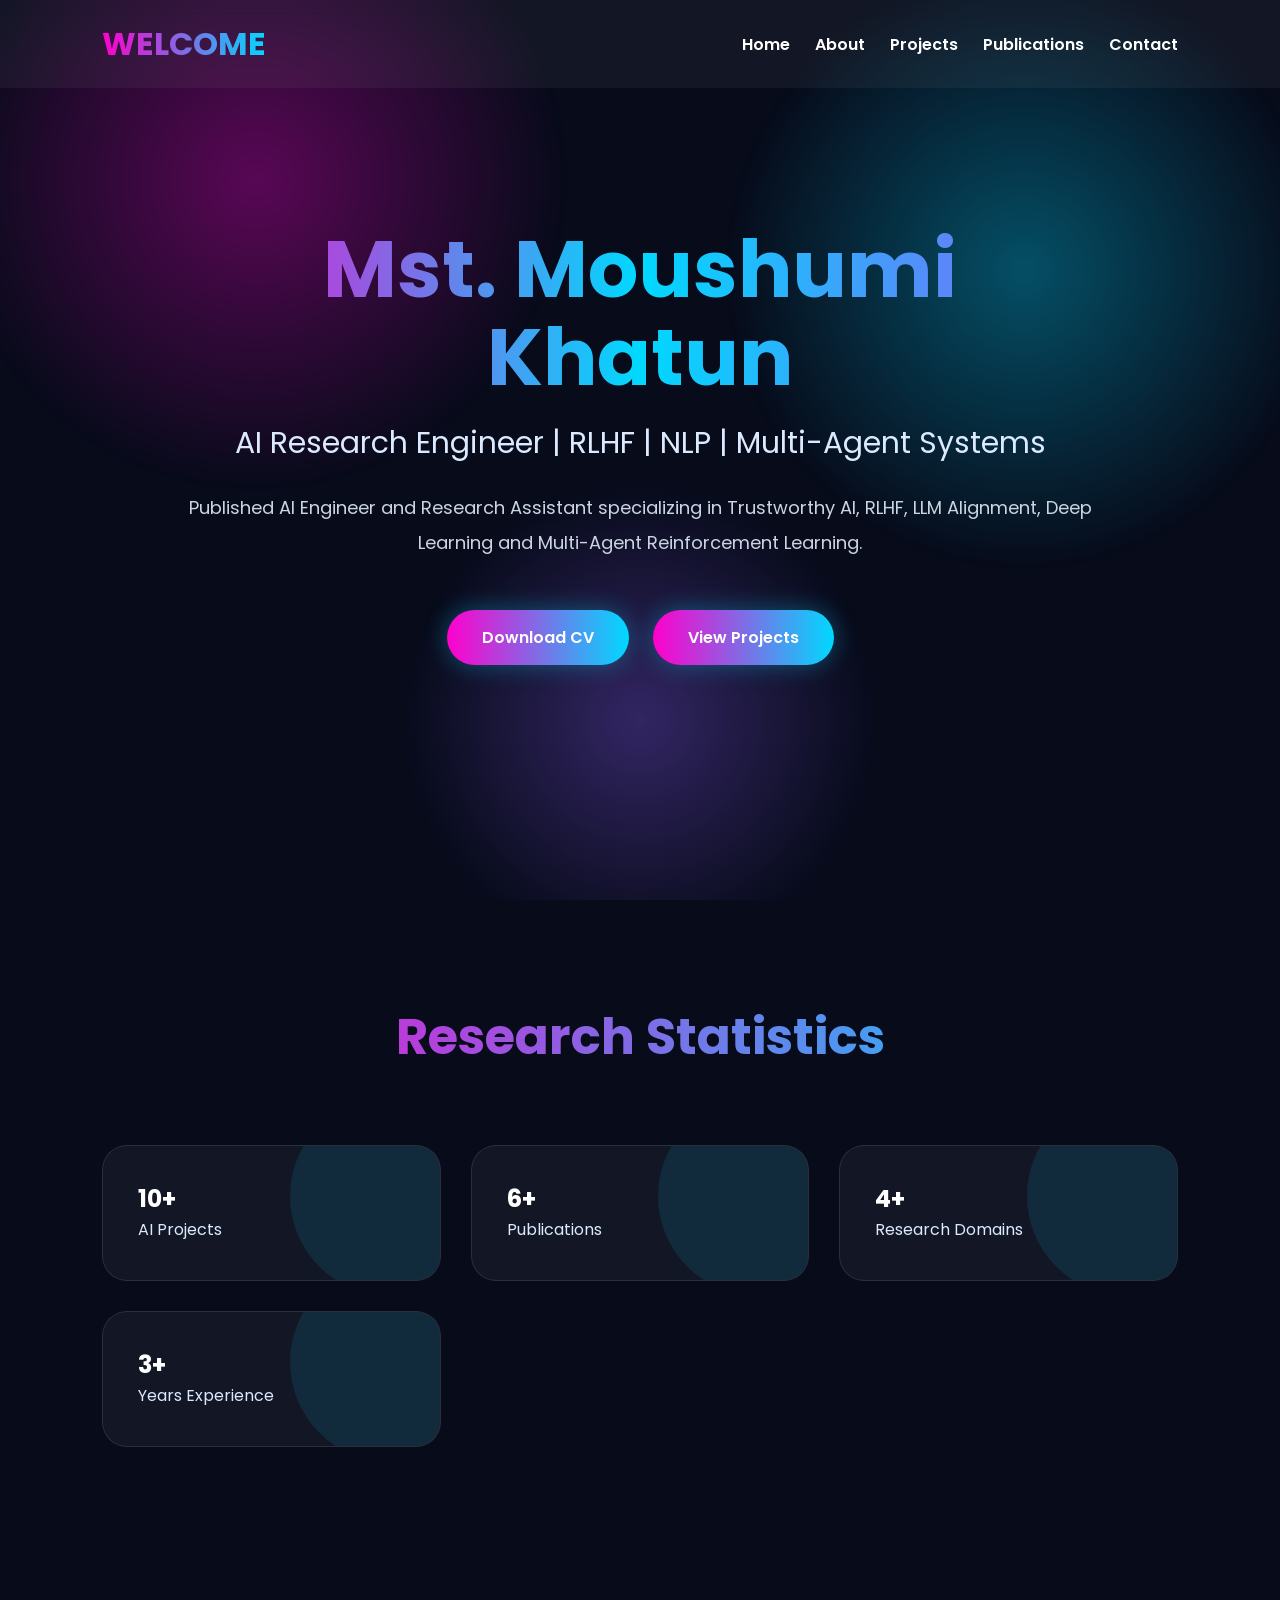
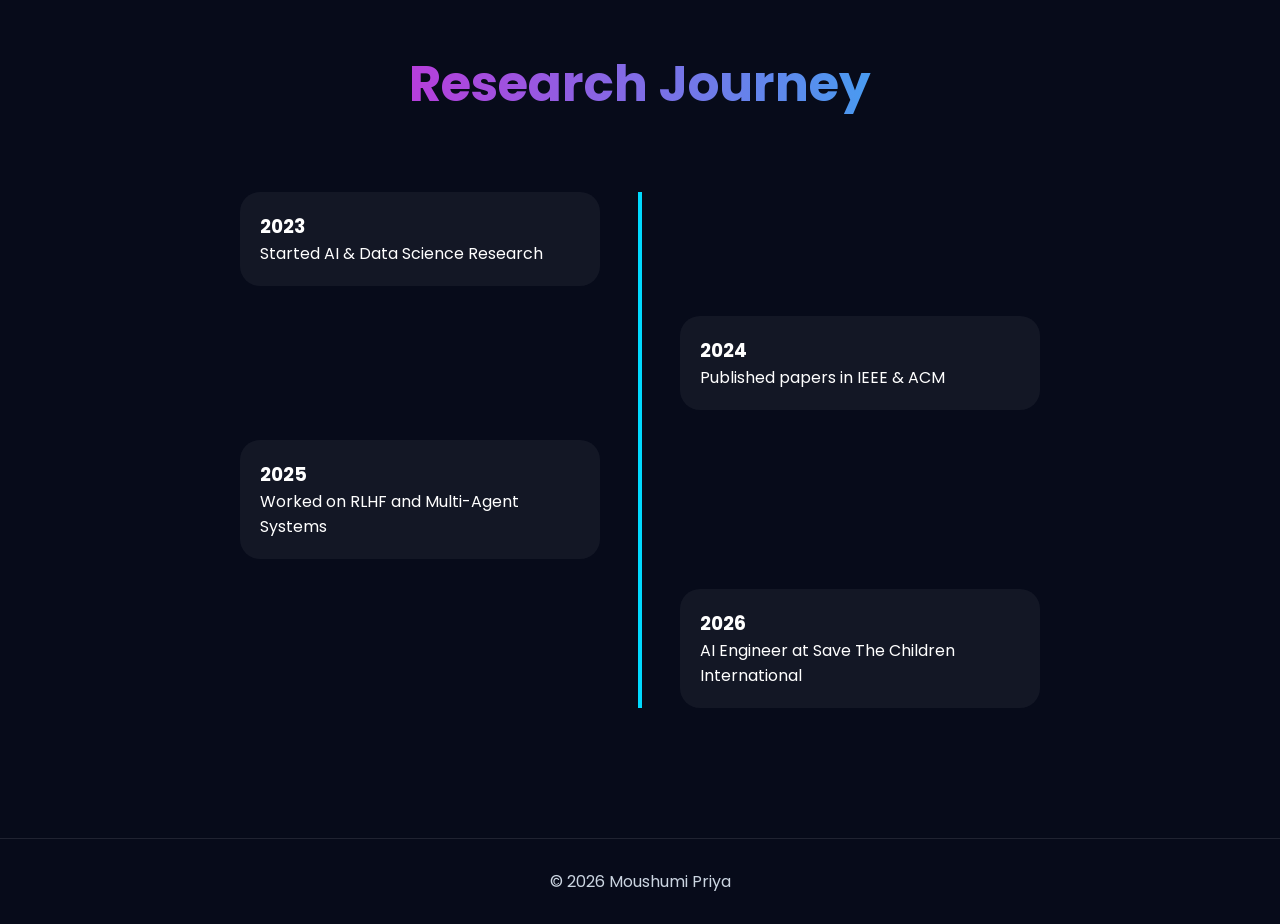
==== commit 1f843817: "Add files via upload" ====
--- a/index.html
+++ b/index.html
@@ -2,11 +2,10 @@
 <html lang="en">
 
 <head>
-
 <meta charset="UTF-8">
 <meta name="viewport" content="width=device-width, initial-scale=1.0">
 
-<title> Mst.Moushumi Khatun | AI Researcher</title>
+<title>Mst.Moushumi Khatun | AI Researcher</title>
 
 <link rel="stylesheet" href="style.css">
 </head>
@@ -14,136 +13,100 @@
 <body>
 
 <nav>
+  <div class="logo">WELCOME</div>
 
-<div class="logo">
-WELCOME
-</div>
-
-<ul>
-
-<li><a href="index.html">Home</a></li>
-<li><a href="about.html">About</a></li>
-<li><a href="projects.html">Projects</a></li>
-<li><a href="publications.html">Publications</a></li>
-<li><a href="C:\Users\moushumi.khatun\Downloads\portfolio\css\contact.html">Contact</a>
-</ul>
-
+  <ul>
+    <li><a href="index.html">Home</a></li>
+    <li><a href="about.html">About</a></li>
+    <li><a href="projects.html">Projects</a></li>
+    <li><a href="PUBLICATIONS.html">Publications</a></li>
+    <li><a href="contact.html">Contact</a></li>
+  </ul>
 </nav>
 
+<!-- HERO -->
 <section class="hero">
 
-<div class="hero-content">
+  <div class="hero-content">
 
-<h1> Mst.Moushumi Khatun</h1>
+    <h1>Mst. Moushumi Khatun</h1>
 
-<h2>
-AI Research Engineer | RLHF | NLP | Multi-Agent Systems
-</h2>
+    <h2>AI Research Engineer | RLHF | NLP | Multi-Agent Systems</h2>
 
-<p>
+    <p>
+      Published AI Engineer and Research Assistant specializing in
+      Trustworthy AI, RLHF, LLM Alignment,
+      Deep Learning and Multi-Agent Reinforcement Learning.
+    </p>
 
-Published AI Engineer and Research Assistant specializing in
-Trustworthy AI, RLHF, LLM Alignment,
-Deep Learning and Multi-Agent Reinforcement Learning.
+    <a href="Mst.Moushumi Khatun-updated.pdf" class="btn">Download CV</a>
+    <a href="projects.html" class="btn">View Projects</a>
 
-</p>
-
-<a href="C:\Users\moushumi.khatun\Downloads\Mst.Moushumi Khatun-updated.pdf" class="btn">
-Download CV
-</a>
-
-<a href="projects.html" class="btn">
-View Projects
-</a>
-<section>
-
-<h1 class="section-title">
-Research Statistics
-</h1>
-
-<div class="grid">
-
-<div class="card">
-<h1>10+</h1>
-<p>AI Projects</p>
-</div>
-
-<div class="card">
-<h1>6+</h1>
-<p>Publications</p>
-</div>
-
-<div class="card">
-<h1>4+</h1>
-<p>Research Domains</p>
-</div>
-
-<div class="card">
-<h1>3+</h1>
-<p>Years Experience</p>
-</div>
-
-</div>
-<section>
-
-<h1 class="section-title">
-Research Journey
-</h1>
-
-<div class="timeline">
-
-<div class="timeline-item">
-<h3>2023</h3>
-<p>
-Started AI & Data Science Research
-</p>
-</div>
-
-<div class="timeline-item">
-<h3>2024</h3>
-<p>
-Published papers in IEEE & ACM
-</p>
-</div>
-
-<div class="timeline-item">
-<h3>2025</h3>
-<p>
-Worked on RLHF and Multi-Agent Systems
-</p>
-</div>
-
-<div class="timeline-item">
-<h3>2026</h3>
-<p>
-AI Engineer at Save The Children International
-</p>
-</div>
-
-</div>
-
-</section>
-<h2>
-
-<span class="typing"></span>
-
-</h2>
-<h2>
-
-<span class="typing"></span>
-
-</h2>
+  </div>
 
 </section>
 
-</div>
+<!-- STATS -->
+<section>
+  <h1 class="section-title">Research Statistics</h1>
 
+  <div class="grid">
+
+    <div class="card">
+      <h1>10+</h1>
+      <p>AI Projects</p>
+    </div>
+
+    <div class="card">
+      <h1>6+</h1>
+      <p>Publications</p>
+    </div>
+
+    <div class="card">
+      <h1>4+</h1>
+      <p>Research Domains</p>
+    </div>
+
+    <div class="card">
+      <h1>3+</h1>
+      <p>Years Experience</p>
+    </div>
+
+  </div>
+</section>
+
+<!-- TIMELINE -->
+<section>
+  <h1 class="section-title">Research Journey</h1>
+
+  <div class="timeline">
+
+    <div class="timeline-item">
+      <h3>2023</h3>
+      <p>Started AI & Data Science Research</p>
+    </div>
+
+    <div class="timeline-item">
+      <h3>2024</h3>
+      <p>Published papers in IEEE & ACM</p>
+    </div>
+
+    <div class="timeline-item">
+      <h3>2025</h3>
+      <p>Worked on RLHF and Multi-Agent Systems</p>
+    </div>
+
+    <div class="timeline-item">
+      <h3>2026</h3>
+      <p>AI Engineer at Save The Children International</p>
+    </div>
+
+  </div>
 </section>
 
 <footer>
-© 2026 Moushumi Priya
+  © 2026 Moushumi Priya
 </footer>
 
 </body>
-
 </html>
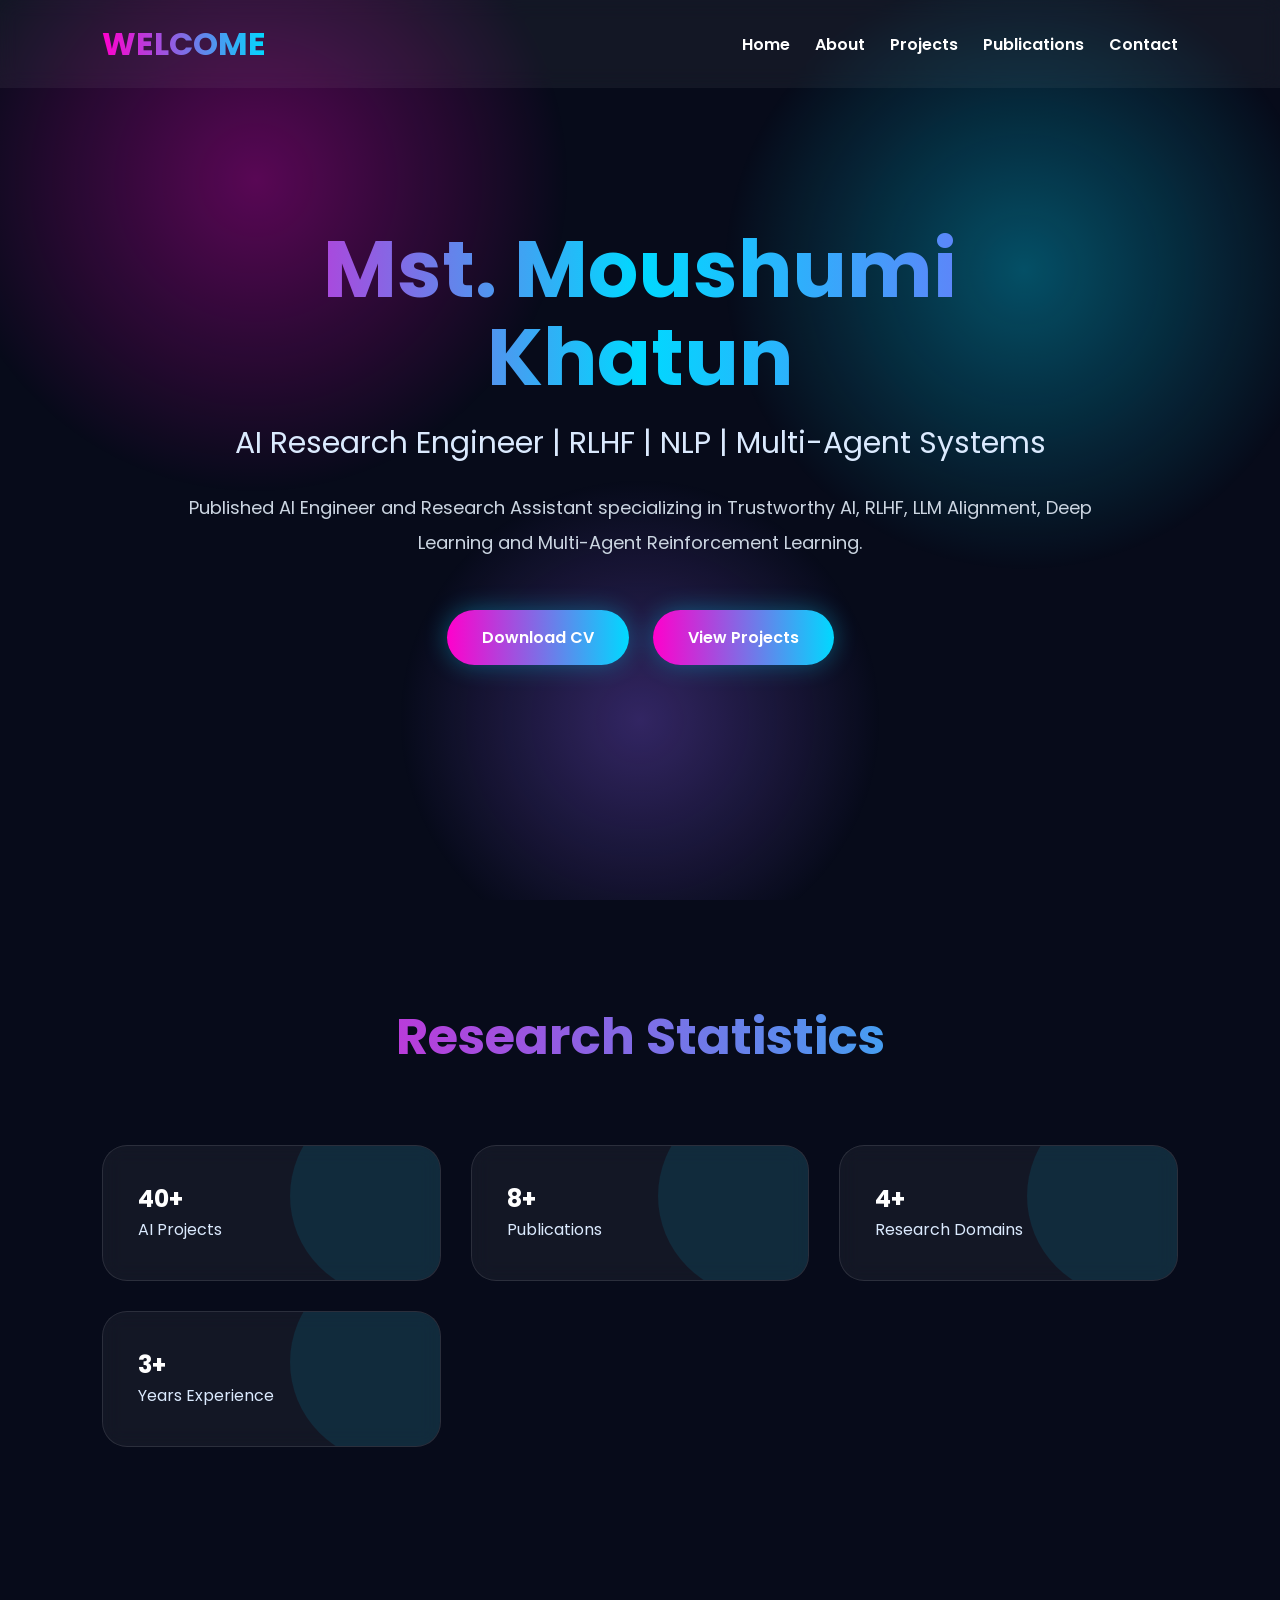
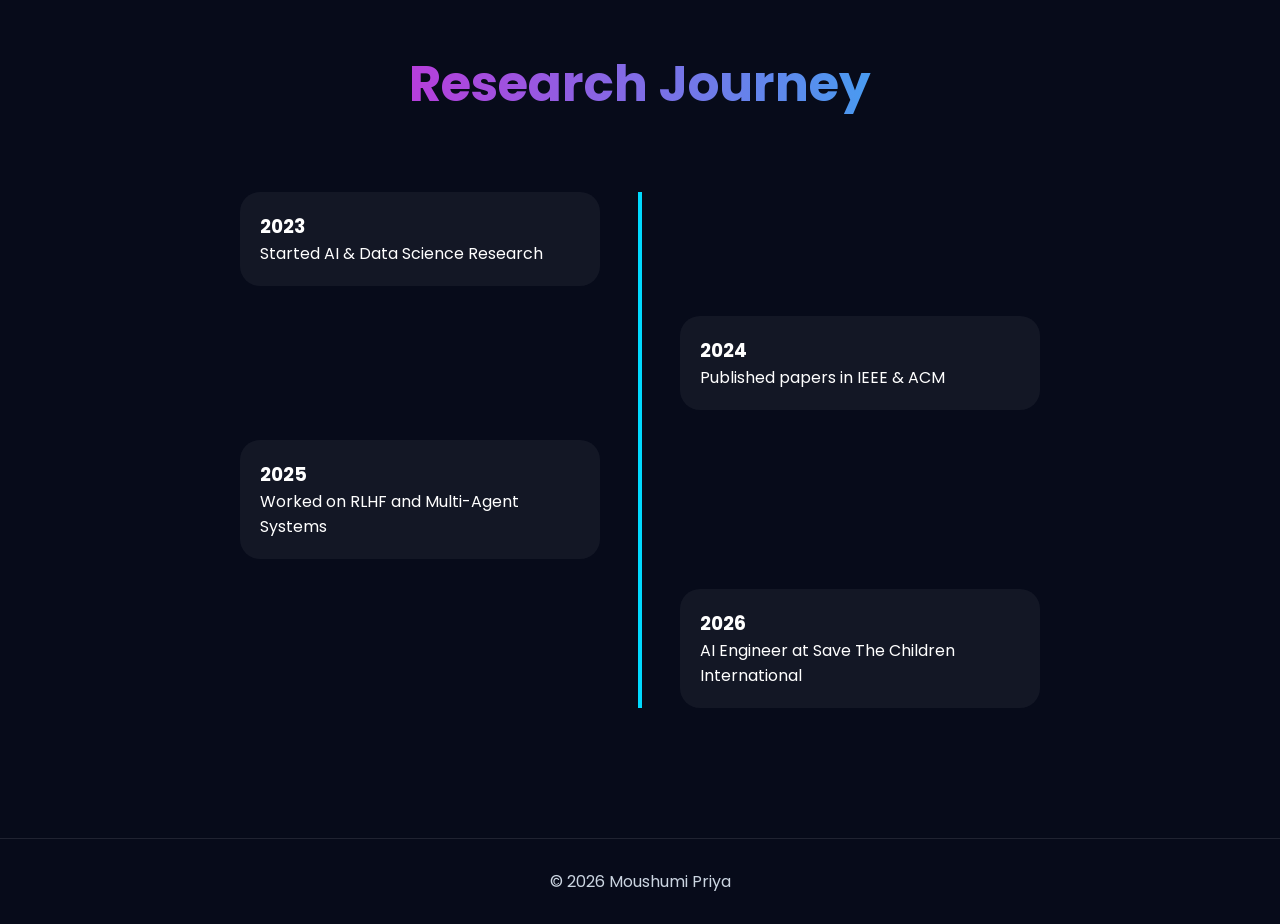
==== commit d27f3080: "Add files via upload" ====
--- a/index.html
+++ b/index.html
@@ -9,7 +9,7 @@
 
 <link rel="stylesheet" href="style.css">
 </head>
-
+<link rel="stylesheet" href="style.css">
 <body>
 
 <nav>
@@ -19,7 +19,7 @@
     <li><a href="index.html">Home</a></li>
     <li><a href="about.html">About</a></li>
     <li><a href="projects.html">Projects</a></li>
-    <li><a href="PUBLICATIONS.html">Publications</a></li>
+    <li><a href="Publications.HTML">Publications</a></li>
     <li><a href="contact.html">Contact</a></li>
   </ul>
 </nav>
@@ -53,12 +53,12 @@
   <div class="grid">
 
     <div class="card">
-      <h1>10+</h1>
+      <h1>40+</h1>
       <p>AI Projects</p>
     </div>
 
     <div class="card">
-      <h1>6+</h1>
+      <h1>8+</h1>
       <p>Publications</p>
     </div>
 
